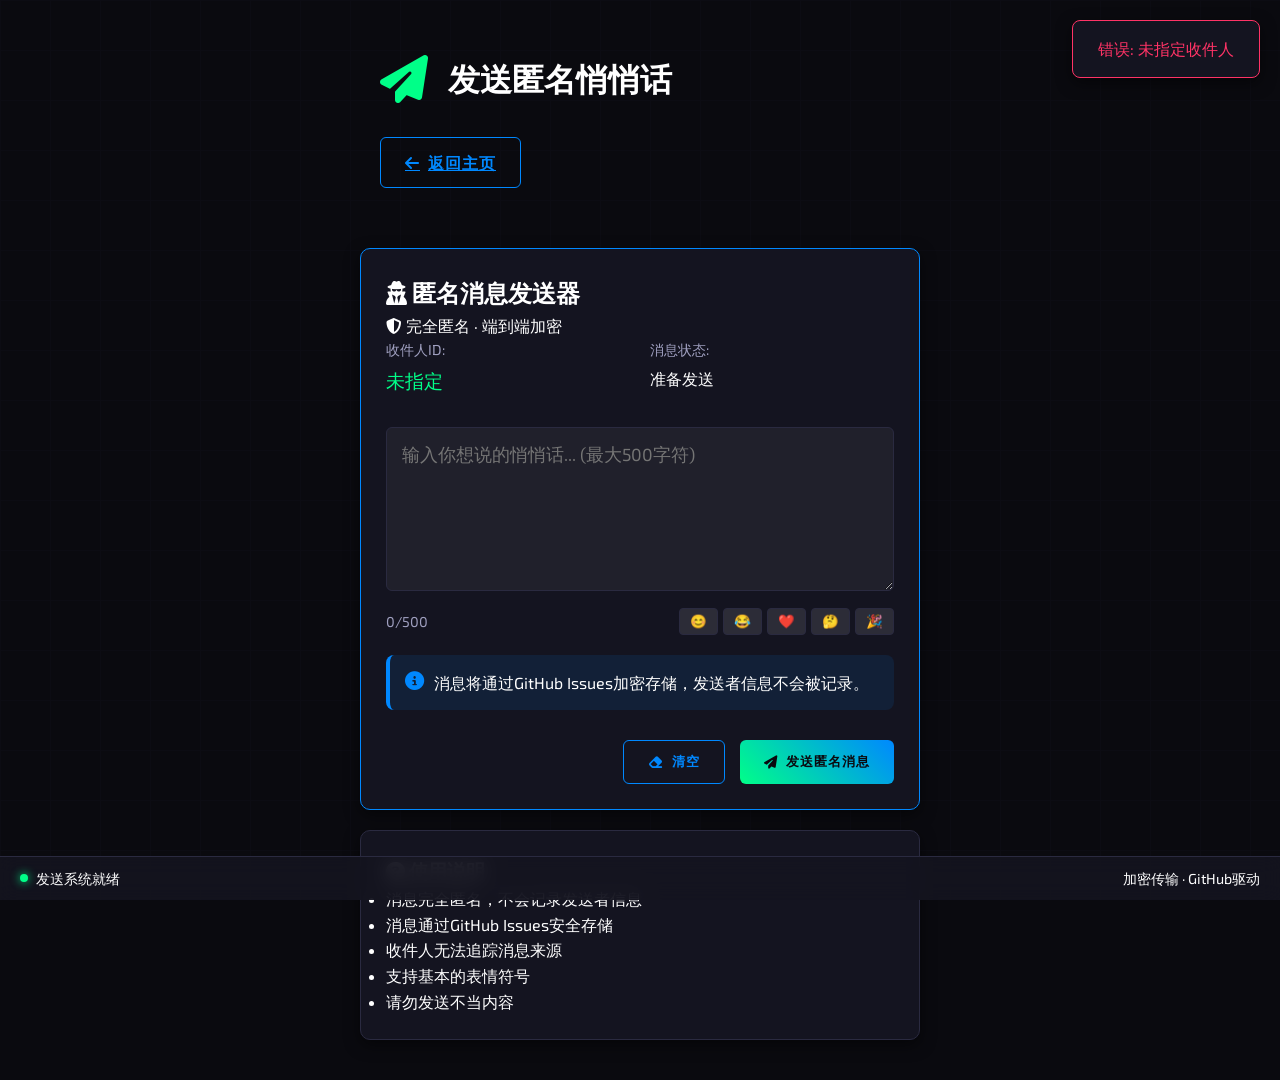
==== whisper.html @ 2fcbde80 "初始化" ====
<!DOCTYPE html>
<html lang="zh-CN" data-theme="dark">
<head>
    <meta charset="UTF-8">
    <meta name="viewport" content="width=device-width, initial-scale=1.0">
    <title>发送悄悄话 | CyberWhisper</title>
    <link rel="stylesheet" href="https://cdnjs.cloudflare.com/ajax/libs/font-awesome/6.4.0/css/all.min.css">
    <link href="https://fonts.googleapis.com/css2?family=Orbitron:wght@400;700&family=Exo+2:wght@300;400;600&display=swap" rel="stylesheet">
    <link rel="stylesheet" href="style.css">
    <link rel="icon" type="image/svg+xml" href="icons/icon.svg">
</head>
<body>
    <div class="cyber-grid"></div>
    
    <div class="container send-container">
        <header class="cyber-header">
            <div class="logo">
                <div class="logo-icon">
                    <i class="fas fa-paper-plane"></i>
                </div>
                <h1>发送匿名悄悄话</h1>
            </div>
            <a href="index.html" class="cyber-btn secondary">
                <i class="fas fa-arrow-left"></i> 返回主页
            </a>
        </header>

        <main class="main-content">
            <div class="send-card cyber-card">
                <div class="card-header">
                    <h2><i class="fas fa-user-secret"></i> 匿名消息发送器</h2>
                    <div class="security-badge">
                        <i class="fas fa-shield-alt"></i>
                        <span>完全匿名 · 端到端加密</span>
                    </div>
                </div>

                <div class="card-body">
                    <div class="recipient-info">
                        <div class="info-item">
                            <span class="label">收件人ID:</span>
                            <span id="targetUserId" class="cyber-text"></span>
                        </div>
                        <div class="info-item">
                            <span class="label">消息状态:</span>
                            <span id="sendStatus" class="status-text">准备发送</span>
                        </div>
                    </div>

                    <div class="message-editor">
                        <textarea 
                            id="messageInput" 
                            class="cyber-textarea"
                            placeholder="输入你想说的悄悄话... (最大500字符)"
                            maxlength="500"
                            rows="6"></textarea>
                        
                        <div class="editor-footer">
                            <div class="char-counter">
                                <span id="charCount">0</span>/500
                            </div>
                            <div class="editor-tools">
                                <button class="tool-btn" onclick="insertEmoji('😊')">😊</button>
                                <button class="tool-btn" onclick="insertEmoji('😂')">😂</button>
                                <button class="tool-btn" onclick="insertEmoji('❤️')">❤️</button>
                                <button class="tool-btn" onclick="insertEmoji('🤔')">🤔</button>
                                <button class="tool-btn" onclick="insertEmoji('🎉')">🎉</button>
                            </div>
                        </div>
                    </div>

                    <div class="privacy-notice">
                        <i class="fas fa-info-circle"></i>
                        <p>消息将通过GitHub Issues加密存储，发送者信息不会被记录。</p>
                    </div>

                    <div class="action-buttons">
                        <button class="cyber-btn secondary" onclick="clearMessage()">
                            <i class="fas fa-eraser"></i> 清空
                        </button>
                        <button class="cyber-btn primary" onclick="sendMessage()" id="sendBtn">
                            <i class="fas fa-paper-plane"></i> 发送匿名消息
                        </button>
                    </div>
                </div>
            </div>

            <div class="instructions cyber-card">
                <h3><i class="fas fa-question-circle"></i> 使用说明</h3>
                <ul>
                    <li>消息完全匿名，不会记录发送者信息</li>
                    <li>消息通过GitHub Issues安全存储</li>
                    <li>收件人无法追踪消息来源</li>
                    <li>支持基本的表情符号</li>
                    <li>请勿发送不当内容</li>
                </ul>
            </div>
        </main>

        <div class="status-bar">
            <div class="status-item">
                <span class="status-dot online"></span>
                <span>发送系统就绪</span>
            </div>
            <div class="status-item">
                <span>加密传输 · GitHub驱动</span>
            </div>
        </div>
    </div>

    <div id="notification" class="notification"></div>

    <script src="config.js"></script>
    <script src="send.js"></script>
    <script>
        // 获取URL参数
        const urlParams = new URLSearchParams(window.location.search);
        const userId = urlParams.get('to');
        
        document.addEventListener('DOMContentLoaded', function() {
            if (userId) {
                document.getElementById('targetUserId').textContent = userId;
                document.title = `发送消息给 ${userId} | CyberWhisper`;
            } else {
                document.getElementById('targetUserId').textContent = '未指定';
                showNotification('错误: 未指定收件人', 'error');
            }
            
            // 实时字符计数
            const textarea = document.getElementById('messageInput');
            const charCount = document.getElementById('charCount');
            
            textarea.addEventListener('input', function() {
                charCount.textContent = this.value.length;
            });
        });
    </script>
</body>
</html>
---- style.css ----
/* 基础重置与变量 */
:root {
    --primary-color: #00ff88;
    --secondary-color: #0088ff;
    --accent-color: #ff0088;
    --bg-dark: #0a0a0f;
    --bg-card: #141420;
    --text-primary: #ffffff;
    --text-secondary: #a0a0c0;
    --border-color: #2a2a40;
    --success-color: #00ff88;
    --warning-color: #ffaa00;
    --error-color: #ff3366;
    --cyber-glow: 0 0 15px var(--primary-color);
    --font-main: 'Exo 2', sans-serif;
    --font-title: 'Orbitron', monospace;
}

* {
    margin: 0;
    padding: 0;
    box-sizing: border-box;
}

body {
    background-color: var(--bg-dark);
    color: var(--text-primary);
    font-family: var(--font-main);
    line-height: 1.6;
    min-height: 100vh;
    overflow-x: hidden;
}

/* 网格背景 */
.cyber-grid {
    position: fixed;
    top: 0;
    left: 0;
    width: 100%;
    height: 100%;
    background-image: 
        linear-gradient(var(--border-color) 1px, transparent 1px),
        linear-gradient(90deg, var(--border-color) 1px, transparent 1px);
    background-size: 50px 50px;
    opacity: 0.1;
    pointer-events: none;
    z-index: -1;
}

/* 容器 */
.container {
    max-width: 1200px;
    margin: 0 auto;
    padding: 20px;
}

/* 头部样式 */
.cyber-header {
    margin-bottom: 40px;
    padding: 20px;
    position: relative;
}

.logo {
    display: flex;
    align-items: center;
    gap: 20px;
    margin-bottom: 20px;
}

.logo-icon {
    font-size: 3em;
    color: var(--primary-color);
    animation: pulse 2s infinite;
}

.cyber-title {
    font-family: var(--font-title);
    font-size: 2.5em;
    background: linear-gradient(45deg, var(--primary-color), var(--secondary-color));
    -webkit-background-clip: text;
    -webkit-text-fill-color: transparent;
    position: relative;
    text-transform: uppercase;
    letter-spacing: 2px;
}

.cyber-title::after {
    content: attr(data-text);
    position: absolute;
    left: 0;
    top: 0;
    z-index: -1;
    text-shadow: 0 0 20px var(--primary-color);
    opacity: 0.3;
}

.subtitle {
    color: var(--text-secondary);
    font-size: 1.2em;
    margin-bottom: 30px;
}

/* 卡片样式 */
.cyber-card {
    background: var(--bg-card);
    border: 1px solid var(--border-color);
    border-radius: 10px;
    padding: 25px;
    margin-bottom: 20px;
    position: relative;
    overflow: hidden;
    transition: all 0.3s ease;
    box-shadow: 0 5px 15px rgba(0, 0, 0, 0.5);
}

.cyber-card::before {
    content: '';
    position: absolute;
    top: 0;
    left: -100%;
    width: 100%;
    height: 2px;
    background: linear-gradient(90deg, transparent, var(--primary-color), transparent);
    animation: scanline 3s linear infinite;
}

.cyber-card:hover {
    border-color: var(--primary-color);
    box-shadow: var(--cyber-glow);
    transform: translateY(-2px);
}

/* 按钮样式 */
.cyber-btn {
    background: transparent;
    border: 1px solid var(--border-color);
    color: var(--text-primary);
    padding: 12px 24px;
    border-radius: 6px;
    font-family: var(--font-main);
    font-weight: 600;
    cursor: pointer;
    transition: all 0.3s ease;
    display: inline-flex;
    align-items: center;
    gap: 8px;
    text-transform: uppercase;
    letter-spacing: 1px;
}

.cyber-btn:hover {
    border-color: var(--primary-color);
    box-shadow: var(--cyber-glow);
    transform: translateY(-1px);
}

.cyber-btn.primary {
    background: linear-gradient(45deg, var(--primary-color), var(--secondary-color));
    border: none;
    color: var(--bg-dark);
}

.cyber-btn.secondary {
    background: transparent;
    border: 1px solid var(--secondary-color);
    color: var(--secondary-color);
}

.cyber-btn.danger {
    background: transparent;
    border: 1px solid var(--error-color);
    color: var(--error-color);
}

.cyber-btn.small {
    padding: 6px 12px;
    font-size: 0.9em;
}

/* 输入框样式 */
.cyber-input {
    background: rgba(255, 255, 255, 0.05);
    border: 1px solid var(--border-color);
    border-radius: 6px;
    color: var(--text-primary);
    padding: 12px;
    font-family: var(--font-main);
    font-size: 1em;
    width: 100%;
    transition: all 0.3s ease;
}

.cyber-input:focus {
    outline: none;
    border-color: var(--primary-color);
    box-shadow: 0 0 10px rgba(0, 255, 136, 0.3);
}

.cyber-input.large {
    font-size: 1.2em;
    padding: 15px;
}

.cyber-textarea {
    background: rgba(255, 255, 255, 0.05);
    border: 1px solid var(--border-color);
    border-radius: 6px;
    color: var(--text-primary);
    padding: 15px;
    font-family: var(--font-main);
    font-size: 1.1em;
    width: 100%;
    resize: vertical;
    min-height: 150px;
    transition: all 0.3s ease;
}

.cyber-textarea:focus {
    outline: none;
    border-color: var(--primary-color);
    box-shadow: 0 0 15px rgba(0, 255, 136, 0.3);
}

/* 消息列表 */
.messages-list {
    display: flex;
    flex-direction: column;
    gap: 15px;
}

.message-item {
    background: rgba(255, 255, 255, 0.05);
    border: 1px solid var(--border-color);
    border-radius: 8px;
    padding: 20px;
    transition: all 0.3s ease;
    cursor: pointer;
    position: relative;
}

.message-item:hover {
    background: rgba(0, 255, 136, 0.05);
    border-color: var(--primary-color);
    transform: translateX(5px);
}

.message-item.new {
    animation: highlight 1s ease;
}

.message-header {
    display: flex;
    justify-content: space-between;
    margin-bottom: 10px;
    font-size: 0.9em;
    color: var(--text-secondary);
}

.message-time {
    font-family: var(--font-title);
    color: var(--primary-color);
}

.message-id {
    font-family: 'Courier New', monospace;
    background: rgba(255, 255, 255, 0.1);
    padding: 2px 6px;
    border-radius: 3px;
    font-size: 0.8em;
}

.message-content {
    font-size: 1.1em;
    line-height: 1.6;
    color: var(--text-primary);
}

/* 统计网格 */
.stats-grid {
    display: grid;
    grid-template-columns: repeat(auto-fit, minmax(200px, 1fr));
    gap: 20px;
}

.stat-item {
    display: flex;
    align-items: center;
    gap: 15px;
    padding: 15px;
    background: rgba(255, 255, 255, 0.05);
    border-radius: 8px;
    transition: all 0.3s ease;
}

.stat-item:hover {
    background: rgba(255, 255, 255, 0.1);
    transform: translateY(-2px);
}

.stat-icon {
    font-size: 2em;
    color: var(--primary-color);
}

.stat-value {
    font-size: 1.8em;
    font-family: var(--font-title);
    color: var(--primary-color);
}

.stat-label {
    color: var(--text-secondary);
    font-size: 0.9em;
}

/* 模态框 */
.modal {
    display: none;
    position: fixed;
    top: 0;
    left: 0;
    width: 100%;
    height: 100%;
    background: rgba(0, 0, 0, 0.8);
    backdrop-filter: blur(5px);
    z-index: 1000;
    align-items: center;
    justify-content: center;
}

.modal.active {
    display: flex;
    animation: fadeIn 0.3s ease;
}

.modal-content {
    background: var(--bg-card);
    width: 90%;
    max-width: 500px;
    max-height: 90vh;
    overflow-y: auto;
    position: relative;
}

.modal-header {
    display: flex;
    justify-content: space-between;
    align-items: center;
    margin-bottom: 20px;
    padding-bottom: 15px;
    border-bottom: 1px solid var(--border-color);
}

.close-btn {
    background: none;
    border: none;
    color: var(--text-secondary);
    font-size: 1.5em;
    cursor: pointer;
    transition: color 0.3s ease;
}

.close-btn:hover {
    color: var(--error-color);
}

/* 状态栏 */
.status-bar {
    position: fixed;
    bottom: 0;
    left: 0;
    width: 100%;
    background: rgba(20, 20, 32, 0.9);
    backdrop-filter: blur(10px);
    border-top: 1px solid var(--border-color);
    padding: 10px 20px;
    display: flex;
    justify-content: space-between;
    font-size: 0.9em;
}

.status-item {
    display: flex;
    align-items: center;
    gap: 8px;
}

.status-dot {
    width: 8px;
    height: 8px;
    border-radius: 50%;
    display: inline-block;
}

.status-dot.online {
    background: var(--success-color);
    box-shadow: 0 0 10px var(--success-color);
}

.status-dot.offline {
    background: var(--error-color);
    box-shadow: 0 0 10px var(--error-color);
}

/* 通知 */
.notification {
    position: fixed;
    top: 20px;
    right: 20px;
    padding: 15px 25px;
    border-radius: 8px;
    background: var(--bg-card);
    border: 1px solid var(--border-color);
    box-shadow: 0 5px 15px rgba(0, 0, 0, 0.5);
    transform: translateX(150%);
    transition: transform 0.3s ease;
    z-index: 1001;
}

.notification.show {
    transform: translateX(0);
}

.notification.success {
    border-color: var(--success-color);
    color: var(--success-color);
}

.notification.error {
    border-color: var(--error-color);
    color: var(--error-color);
}

.notification.info {
    border-color: var(--secondary-color);
    color: var(--secondary-color);
}

/* 动画 */
@keyframes pulse {
    0%, 100% {
        opacity: 1;
        text-shadow: 0 0 10px var(--primary-color);
    }
    50% {
        opacity: 0.7;
        text-shadow: 0 0 20px var(--primary-color);
    }
}

@keyframes scanline {
    0% {
        left: -100%;
    }
    100% {
        left: 100%;
    }
}

@keyframes highlight {
    0% {
        background: rgba(0, 255, 136, 0.3);
        border-color: var(--primary-color);
    }
    100% {
        background: rgba(255, 255, 255, 0.05);
        border-color: var(--border-color);
    }
}

@keyframes fadeIn {
    from {
        opacity: 0;
        transform: translateY(-20px);
    }
    to {
        opacity: 1;
        transform: translateY(0);
    }
}

/* 响应式设计 */
@media (max-width: 768px) {
    .container {
        padding: 10px;
    }
    
    .cyber-title {
        font-size: 1.8em;
    }
    
    .stats-grid {
        grid-template-columns: 1fr;
    }
    
    .status-bar {
        flex-direction: column;
        gap: 5px;
        text-align: center;
    }
}

/* 发送页面特定样式 */
.send-container {
    max-width: 600px;
}

.send-card {
    border: 1px solid var(--secondary-color);
}

.recipient-info {
    display: grid;
    grid-template-columns: 1fr 1fr;
    gap: 20px;
    margin-bottom: 30px;
}

.info-item {
    display: flex;
    flex-direction: column;
    gap: 5px;
}

.label {
    color: var(--text-secondary);
    font-size: 0.9em;
}

.cyber-text {
    font-family: var(--font-title);
    color: var(--primary-color);
    font-size: 1.2em;
}

.editor-footer {
    display: flex;
    justify-content: space-between;
    align-items: center;
    margin-top: 10px;
}

.char-counter {
    color: var(--text-secondary);
    font-size: 0.9em;
}

.editor-tools {
    display: flex;
    gap: 5px;
}

.tool-btn {
    background: rgba(255, 255, 255, 0.1);
    border: 1px solid var(--border-color);
    color: var(--text-primary);
    padding: 5px 10px;
    border-radius: 4px;
    cursor: pointer;
    transition: all 0.3s ease;
}

.tool-btn:hover {
    background: var(--primary-color);
    color: var(--bg-dark);
}

.privacy-notice {
    display: flex;
    align-items: flex-start;
    gap: 10px;
    margin: 20px 0;
    padding: 15px;
    background: rgba(0, 136, 255, 0.1);
    border-radius: 8px;
    border-left: 4px solid var(--secondary-color);
}

.privacy-notice i {
    color: var(--secondary-color);
    font-size: 1.2em;
    margin-top: 2px;
}

.action-buttons {
    display: flex;
    gap: 15px;
    justify-content: flex-end;
    margin-top: 30px;
}

/* 空状态 */
.empty-state {
    text-align: center;
    padding: 60px 20px;
    color: var(--text-secondary);
}

.empty-icon {
    font-size: 4em;
    color: var(--border-color);
    margin-bottom: 20px;
    opacity: 0.5;
}

/* 二维码容器 */
.qr-container {
    text-align: center;
    margin: 20px 0;
}

#qrcode {
    display: inline-block;
    padding: 10px;
    background: white;
    border-radius: 8px;
    margin-bottom: 10px;
}

/* 社交媒体按钮 */
.social-share {
    display: flex;
    gap: 10px;
    margin-top: 20px;
}

.social-btn {
    flex: 1;
    padding: 12px;
    border: none;
    border-radius: 6px;
    color: white;
    font-weight: 600;
    cursor: pointer;
    display: flex;
    align-items: center;
    justify-content: center;
    gap: 8px;
    transition: all 0.3s ease;
}

.social-btn.twitter {
    background: #1DA1F2;
}

.social-btn.telegram {
    background: #0088cc;
}

.social-btn.whatsapp {
    background: #25D366;
}

.social-btn:hover {
    transform: translateY(-2px);
    box-shadow: 0 5px 15px rgba(0, 0, 0, 0.3);
}
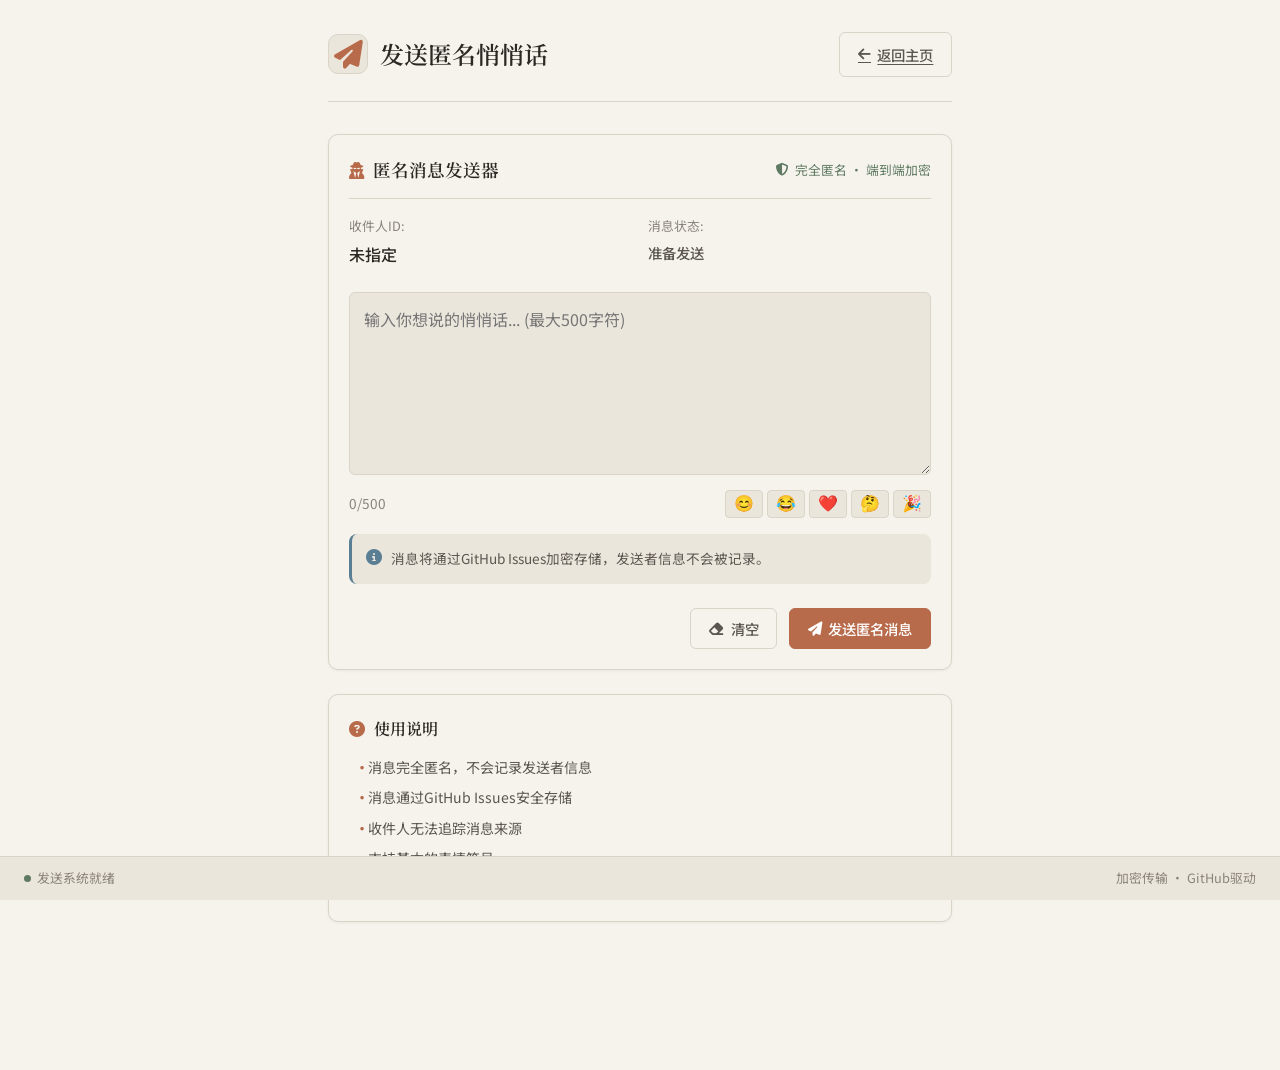
==== commit cd147689: "更新主题" ====
--- a/whisper.html
+++ b/whisper.html
@@ -1,17 +1,15 @@
 <!DOCTYPE html>
-<html lang="zh-CN" data-theme="dark">
+<html lang="zh-CN">
 <head>
     <meta charset="UTF-8">
     <meta name="viewport" content="width=device-width, initial-scale=1.0">
     <title>发送悄悄话 | CyberWhisper</title>
     <link rel="stylesheet" href="https://cdnjs.cloudflare.com/ajax/libs/font-awesome/6.4.0/css/all.min.css">
-    <link href="https://fonts.googleapis.com/css2?family=Orbitron:wght@400;700&family=Exo+2:wght@300;400;600&display=swap" rel="stylesheet">
+    <link href="https://fonts.googleapis.com/css2?family=Noto+Serif+SC:wght@500;600;700&family=Noto+Sans+SC:wght@400;500;600&display=swap" rel="stylesheet">
     <link rel="stylesheet" href="style.css">
     <link rel="icon" type="image/svg+xml" href="icons/icon.svg">
 </head>
 <body>
-    <div class="cyber-grid"></div>
-    
     <div class="container send-container">
         <header class="cyber-header">
             <div class="logo">
--- a/style.css
+++ b/style.css
@@ -1,317 +1,529 @@
-/* 基础重置与变量 */
+/* CyberWhisper — 自然纸感风格 */
+@import url('https://fonts.googleapis.com/css2?family=Noto+Serif+SC:wght@500;600;700&family=Noto+Sans+SC:wght@400;500;600&display=swap');
+
 :root {
-    --primary-color: #00ff88;
-    --secondary-color: #0088ff;
-    --accent-color: #ff0088;
-    --bg-dark: #0a0a0f;
-    --bg-card: #141420;
-    --text-primary: #ffffff;
-    --text-secondary: #a0a0c0;
-    --border-color: #2a2a40;
-    --success-color: #00ff88;
-    --warning-color: #ffaa00;
-    --error-color: #ff3366;
-    --cyber-glow: 0 0 15px var(--primary-color);
-    --font-main: 'Exo 2', sans-serif;
-    --font-title: 'Orbitron', monospace;
-}
-
-* {
+    --paper: #f6f3ed;
+    --paper-deep: #ebe6dc;
+    --ink: #2c2925;
+    --ink-soft: #5c5650;
+    --ink-muted: #8a837a;
+    --clay: #b86b4b;
+    --moss: #5f7a62;
+    --water: #5a7f94;
+    --error: #c0392b;
+    --line: #d9d3c8;
+    --max: 42rem;
+    --wide: 52rem;
+}
+
+*,
+*::before,
+*::after {
     margin: 0;
     padding: 0;
     box-sizing: border-box;
 }
 
+html {
+    scroll-behavior: smooth;
+}
+
 body {
-    background-color: var(--bg-dark);
-    color: var(--text-primary);
-    font-family: var(--font-main);
+    font-family: 'Noto Sans SC', 'PingFang SC', 'Microsoft YaHei', sans-serif;
+    font-size: 1rem;
+    line-height: 1.75;
+    color: var(--ink);
+    background: var(--paper);
+    min-height: 100vh;
+}
+
+a {
+    color: var(--clay);
+    text-decoration-thickness: 1px;
+    text-underline-offset: 3px;
+}
+
+a:hover {
+    color: var(--ink);
+}
+
+img {
+    max-width: 100%;
+    height: auto;
+    display: block;
+}
+
+/* 容器 */
+.container {
+    max-width: var(--wide);
+    margin: 0 auto;
+    padding: 0 1.5rem;
+    min-height: 100vh;
+    display: flex;
+    flex-direction: column;
+}
+
+/* 头部 */
+.cyber-header {
+    padding: 2rem 0 1.5rem;
+    display: flex;
+    align-items: center;
+    justify-content: space-between;
+    flex-wrap: wrap;
+    gap: 1rem;
+    border-bottom: 1px solid var(--line);
+    margin-bottom: 2rem;
+}
+
+.logo {
+    display: flex;
+    align-items: center;
+    gap: 0.75rem;
+}
+
+.logo h1 {
+    font-family: 'Noto Serif SC', 'Songti SC', serif;
+    font-size: clamp(1.2rem, 3vw, 1.5rem);
+    font-weight: 600;
+    color: var(--ink);
+}
+
+.logo-icon {
+    font-size: 1.8rem;
+    color: var(--clay);
+    width: 2.5rem;
+    height: 2.5rem;
+    display: flex;
+    align-items: center;
+    justify-content: center;
+    background: var(--paper-deep);
+    border-radius: 10px;
+    border: 1px solid var(--line);
+}
+
+.cyber-title {
+    font-family: 'Noto Serif SC', 'Songti SC', serif;
+    font-size: clamp(1.5rem, 4vw, 2rem);
+    font-weight: 700;
+    color: var(--ink);
+    letter-spacing: 0.04em;
+}
+
+.subtitle {
+    font-size: 0.95rem;
+    color: var(--ink-muted);
+    width: 100%;
+    margin-top: 0.25rem;
+}
+
+/* 用户信息卡片（头部右侧） */
+.user-info {
+    width: 100%;
+}
+
+#userCard {
+    margin-bottom: 0;
+}
+
+#userCard .card-content {
+    display: flex;
+    align-items: center;
+    gap: 1rem;
+    flex-wrap: wrap;
+}
+
+.status-indicator {
+    display: flex;
+    align-items: center;
+    gap: 0.4rem;
+    font-size: 0.85rem;
+    color: var(--moss);
+}
+
+.pulse {
+    width: 8px;
+    height: 8px;
+    border-radius: 50%;
+    background: var(--moss);
+    display: inline-block;
+}
+
+.user-id {
+    display: flex;
+    align-items: center;
+    gap: 0.5rem;
+    font-size: 0.85rem;
+    color: var(--ink-soft);
+    flex: 1;
+    min-width: 0;
+}
+
+.user-id .label {
+    color: var(--ink-muted);
+    white-space: nowrap;
+}
+
+#userId {
+    font-family: 'Noto Sans SC', monospace;
+    font-weight: 500;
+    color: var(--ink);
+    overflow: hidden;
+    text-overflow: ellipsis;
+    white-space: nowrap;
+}
+
+.cyber-text {
+    font-weight: 500;
+    color: var(--ink);
+}
+
+.share-section {
+    display: flex;
+    gap: 0.5rem;
+    margin-left: auto;
+}
+
+/* 卡片 */
+.cyber-card {
+    background: var(--paper);
+    border: 1px solid var(--line);
+    border-radius: 10px;
+    padding: 1.25rem;
+    margin-bottom: 1.25rem;
+    box-shadow: 0 1px 3px rgba(44, 41, 37, 0.06);
+    transition: box-shadow 0.2s ease;
+}
+
+.cyber-card:hover {
+    box-shadow: 0 2px 8px rgba(44, 41, 37, 0.1);
+}
+
+/* 按钮 */
+.cyber-btn {
+    display: inline-flex;
+    align-items: center;
+    gap: 0.4rem;
+    padding: 0.55rem 1.1rem;
+    border-radius: 6px;
+    font-family: 'Noto Sans SC', sans-serif;
+    font-weight: 500;
+    font-size: 0.9rem;
+    cursor: pointer;
+    transition: all 0.2s ease;
+    border: 1px solid var(--line);
+    background: var(--paper);
+    color: var(--ink-soft);
+    text-transform: none;
+    letter-spacing: normal;
+}
+
+.cyber-btn:hover {
+    border-color: var(--clay);
+    color: var(--clay);
+    background: var(--paper-deep);
+}
+
+.cyber-btn.primary {
+    background: var(--clay);
+    border-color: var(--clay);
+    color: #fff;
+}
+
+.cyber-btn.primary:hover {
+    background: #a85e3f;
+    border-color: #a85e3f;
+    color: #fff;
+}
+
+.cyber-btn.secondary {
+    background: transparent;
+    border-color: var(--line);
+    color: var(--ink-soft);
+}
+
+.cyber-btn.secondary:hover {
+    border-color: var(--water);
+    color: var(--water);
+    background: transparent;
+}
+
+.cyber-btn.danger {
+    background: transparent;
+    border-color: var(--line);
+    color: var(--ink-soft);
+}
+
+.cyber-btn.danger:hover {
+    border-color: var(--error);
+    color: var(--error);
+    background: transparent;
+}
+
+.cyber-btn.small {
+    padding: 0.35rem 0.7rem;
+    font-size: 0.8rem;
+}
+
+.cyber-btn:disabled {
+    opacity: 0.5;
+    cursor: not-allowed;
+}
+
+/* 输入框 */
+.cyber-input {
+    background: var(--paper-deep);
+    border: 1px solid var(--line);
+    border-radius: 6px;
+    color: var(--ink);
+    padding: 0.65rem 0.85rem;
+    font-family: 'Noto Sans SC', sans-serif;
+    font-size: 0.95rem;
+    width: 100%;
+    transition: border-color 0.2s ease;
+}
+
+.cyber-input:focus {
+    outline: none;
+    border-color: var(--clay);
+    background: var(--paper);
+}
+
+.cyber-input.large {
+    font-size: 1rem;
+    padding: 0.8rem 1rem;
+}
+
+.cyber-textarea {
+    background: var(--paper-deep);
+    border: 1px solid var(--line);
+    border-radius: 6px;
+    color: var(--ink);
+    padding: 0.85rem;
+    font-family: 'Noto Sans SC', sans-serif;
+    font-size: 1rem;
+    width: 100%;
+    resize: vertical;
+    min-height: 130px;
+    transition: border-color 0.2s ease;
     line-height: 1.6;
-    min-height: 100vh;
-    overflow-x: hidden;
-}
-
-/* 网格背景 */
-.cyber-grid {
+}
+
+.cyber-textarea:focus {
+    outline: none;
+    border-color: var(--clay);
+    background: var(--paper);
+}
+
+.cyber-label {
+    display: flex;
+    align-items: center;
+    gap: 0.4rem;
+    font-size: 0.9rem;
+    font-weight: 500;
+    color: var(--ink-soft);
+    margin-bottom: 0.4rem;
+}
+
+.help-text {
+    font-size: 0.8rem;
+    color: var(--ink-muted);
+    margin-top: 0.35rem;
+}
+
+.help-text a {
+    color: var(--clay);
+}
+
+/* 主内容区 */
+.main-content {
+    flex: 1;
+    padding-bottom: 8rem;
+}
+
+/* 统计网格 */
+.section-header {
+    display: flex;
+    justify-content: space-between;
+    align-items: center;
+    flex-wrap: wrap;
+    gap: 0.75rem;
+    margin-bottom: 1.25rem;
+}
+
+.section-header h2 {
+    font-family: 'Noto Serif SC', serif;
+    font-size: 1.15rem;
+    font-weight: 600;
+    color: var(--ink);
+}
+
+.section-header h2 i {
+    color: var(--clay);
+    margin-right: 0.3rem;
+}
+
+.controls {
+    display: flex;
+    gap: 0.5rem;
+}
+
+.stats-grid {
+    display: grid;
+    grid-template-columns: repeat(auto-fit, minmax(160px, 1fr));
+    gap: 1rem;
+}
+
+.stat-item {
+    display: flex;
+    align-items: center;
+    gap: 0.85rem;
+    padding: 1rem;
+    background: var(--paper-deep);
+    border-radius: 8px;
+    transition: background 0.2s ease;
+}
+
+.stat-item:hover {
+    background: #e6e0d4;
+}
+
+.stat-icon {
+    font-size: 1.5rem;
+    color: var(--clay);
+    width: 2.2rem;
+    text-align: center;
+}
+
+.stat-info {
+    min-width: 0;
+}
+
+.stat-value {
+    font-size: 1.5rem;
+    font-weight: 600;
+    color: var(--ink);
+    line-height: 1.2;
+}
+
+.stat-label {
+    font-size: 0.8rem;
+    color: var(--ink-muted);
+}
+
+/* 消息列表 */
+.messages-list {
+    display: flex;
+    flex-direction: column;
+    gap: 0.75rem;
+}
+
+.message-item {
+    background: var(--paper);
+    border: 1px solid var(--line);
+    border-radius: 8px;
+    padding: 1rem 1.25rem;
+    transition: all 0.2s ease;
+    cursor: pointer;
+}
+
+.message-item:hover {
+    background: var(--paper-deep);
+    border-color: var(--clay);
+}
+
+.message-item.new {
+    animation: highlight 1.5s ease;
+}
+
+.message-header {
+    display: flex;
+    justify-content: space-between;
+    align-items: center;
+    margin-bottom: 0.5rem;
+}
+
+.message-time {
+    font-size: 0.8rem;
+    color: var(--ink-muted);
+}
+
+.message-id {
+    font-size: 0.75rem;
+    color: var(--ink-muted);
+    background: var(--paper-deep);
+    padding: 0.15rem 0.5rem;
+    border-radius: 3px;
+}
+
+.message-content {
+    font-size: 1rem;
+    line-height: 1.6;
+    color: var(--ink);
+    word-break: break-word;
+}
+
+/* 空状态 */
+.empty-state {
+    text-align: center;
+    padding: 3rem 1.5rem;
+}
+
+.empty-icon {
+    font-size: 3rem;
+    color: var(--line);
+    margin-bottom: 1rem;
+}
+
+.empty-state h3 {
+    font-family: 'Noto Serif SC', serif;
+    font-size: 1.1rem;
+    color: var(--ink-muted);
+    margin-bottom: 0.5rem;
+}
+
+.empty-state p {
+    color: var(--ink-muted);
+    font-size: 0.9rem;
+}
+
+/* 状态栏（页脚） */
+.status-bar {
     position: fixed;
-    top: 0;
+    bottom: 0;
     left: 0;
     width: 100%;
-    height: 100%;
-    background-image: 
-        linear-gradient(var(--border-color) 1px, transparent 1px),
-        linear-gradient(90deg, var(--border-color) 1px, transparent 1px);
-    background-size: 50px 50px;
-    opacity: 0.1;
-    pointer-events: none;
-    z-index: -1;
-}
-
-/* 容器 */
-.container {
-    max-width: 1200px;
-    margin: 0 auto;
-    padding: 20px;
-}
-
-/* 头部样式 */
-.cyber-header {
-    margin-bottom: 40px;
-    padding: 20px;
-    position: relative;
-}
-
-.logo {
-    display: flex;
-    align-items: center;
-    gap: 20px;
-    margin-bottom: 20px;
-}
-
-.logo-icon {
-    font-size: 3em;
-    color: var(--primary-color);
-    animation: pulse 2s infinite;
-}
-
-.cyber-title {
-    font-family: var(--font-title);
-    font-size: 2.5em;
-    background: linear-gradient(45deg, var(--primary-color), var(--secondary-color));
-    -webkit-background-clip: text;
-    -webkit-text-fill-color: transparent;
-    position: relative;
-    text-transform: uppercase;
-    letter-spacing: 2px;
-}
-
-.cyber-title::after {
-    content: attr(data-text);
-    position: absolute;
-    left: 0;
-    top: 0;
-    z-index: -1;
-    text-shadow: 0 0 20px var(--primary-color);
-    opacity: 0.3;
-}
-
-.subtitle {
-    color: var(--text-secondary);
-    font-size: 1.2em;
-    margin-bottom: 30px;
-}
-
-/* 卡片样式 */
-.cyber-card {
-    background: var(--bg-card);
-    border: 1px solid var(--border-color);
-    border-radius: 10px;
-    padding: 25px;
-    margin-bottom: 20px;
-    position: relative;
-    overflow: hidden;
-    transition: all 0.3s ease;
-    box-shadow: 0 5px 15px rgba(0, 0, 0, 0.5);
-}
-
-.cyber-card::before {
-    content: '';
-    position: absolute;
-    top: 0;
-    left: -100%;
-    width: 100%;
-    height: 2px;
-    background: linear-gradient(90deg, transparent, var(--primary-color), transparent);
-    animation: scanline 3s linear infinite;
-}
-
-.cyber-card:hover {
-    border-color: var(--primary-color);
-    box-shadow: var(--cyber-glow);
-    transform: translateY(-2px);
-}
-
-/* 按钮样式 */
-.cyber-btn {
-    background: transparent;
-    border: 1px solid var(--border-color);
-    color: var(--text-primary);
-    padding: 12px 24px;
-    border-radius: 6px;
-    font-family: var(--font-main);
-    font-weight: 600;
-    cursor: pointer;
-    transition: all 0.3s ease;
-    display: inline-flex;
-    align-items: center;
-    gap: 8px;
-    text-transform: uppercase;
-    letter-spacing: 1px;
-}
-
-.cyber-btn:hover {
-    border-color: var(--primary-color);
-    box-shadow: var(--cyber-glow);
-    transform: translateY(-1px);
-}
-
-.cyber-btn.primary {
-    background: linear-gradient(45deg, var(--primary-color), var(--secondary-color));
-    border: none;
-    color: var(--bg-dark);
-}
-
-.cyber-btn.secondary {
-    background: transparent;
-    border: 1px solid var(--secondary-color);
-    color: var(--secondary-color);
-}
-
-.cyber-btn.danger {
-    background: transparent;
-    border: 1px solid var(--error-color);
-    color: var(--error-color);
-}
-
-.cyber-btn.small {
-    padding: 6px 12px;
-    font-size: 0.9em;
-}
-
-/* 输入框样式 */
-.cyber-input {
-    background: rgba(255, 255, 255, 0.05);
-    border: 1px solid var(--border-color);
-    border-radius: 6px;
-    color: var(--text-primary);
-    padding: 12px;
-    font-family: var(--font-main);
-    font-size: 1em;
-    width: 100%;
-    transition: all 0.3s ease;
-}
-
-.cyber-input:focus {
-    outline: none;
-    border-color: var(--primary-color);
-    box-shadow: 0 0 10px rgba(0, 255, 136, 0.3);
-}
-
-.cyber-input.large {
-    font-size: 1.2em;
-    padding: 15px;
-}
-
-.cyber-textarea {
-    background: rgba(255, 255, 255, 0.05);
-    border: 1px solid var(--border-color);
-    border-radius: 6px;
-    color: var(--text-primary);
-    padding: 15px;
-    font-family: var(--font-main);
-    font-size: 1.1em;
-    width: 100%;
-    resize: vertical;
-    min-height: 150px;
-    transition: all 0.3s ease;
-}
-
-.cyber-textarea:focus {
-    outline: none;
-    border-color: var(--primary-color);
-    box-shadow: 0 0 15px rgba(0, 255, 136, 0.3);
-}
-
-/* 消息列表 */
-.messages-list {
-    display: flex;
-    flex-direction: column;
-    gap: 15px;
-}
-
-.message-item {
-    background: rgba(255, 255, 255, 0.05);
-    border: 1px solid var(--border-color);
-    border-radius: 8px;
-    padding: 20px;
-    transition: all 0.3s ease;
-    cursor: pointer;
-    position: relative;
-}
-
-.message-item:hover {
-    background: rgba(0, 255, 136, 0.05);
-    border-color: var(--primary-color);
-    transform: translateX(5px);
-}
-
-.message-item.new {
-    animation: highlight 1s ease;
-}
-
-.message-header {
+    background: var(--paper-deep);
+    border-top: 1px solid var(--line);
+    padding: 0.65rem 1.5rem;
     display: flex;
     justify-content: space-between;
-    margin-bottom: 10px;
-    font-size: 0.9em;
-    color: var(--text-secondary);
-}
-
-.message-time {
-    font-family: var(--font-title);
-    color: var(--primary-color);
-}
-
-.message-id {
-    font-family: 'Courier New', monospace;
-    background: rgba(255, 255, 255, 0.1);
-    padding: 2px 6px;
-    border-radius: 3px;
-    font-size: 0.8em;
-}
-
-.message-content {
-    font-size: 1.1em;
-    line-height: 1.6;
-    color: var(--text-primary);
-}
-
-/* 统计网格 */
-.stats-grid {
-    display: grid;
-    grid-template-columns: repeat(auto-fit, minmax(200px, 1fr));
-    gap: 20px;
-}
-
-.stat-item {
-    display: flex;
-    align-items: center;
-    gap: 15px;
-    padding: 15px;
-    background: rgba(255, 255, 255, 0.05);
-    border-radius: 8px;
-    transition: all 0.3s ease;
-}
-
-.stat-item:hover {
-    background: rgba(255, 255, 255, 0.1);
-    transform: translateY(-2px);
-}
-
-.stat-icon {
-    font-size: 2em;
-    color: var(--primary-color);
-}
-
-.stat-value {
-    font-size: 1.8em;
-    font-family: var(--font-title);
-    color: var(--primary-color);
-}
-
-.stat-label {
-    color: var(--text-secondary);
-    font-size: 0.9em;
+    align-items: center;
+    flex-wrap: wrap;
+    gap: 0.3rem 1rem;
+    font-size: 0.8rem;
+    color: var(--ink-muted);
+}
+
+.status-item {
+    display: flex;
+    align-items: center;
+    gap: 0.4rem;
+}
+
+.status-dot {
+    width: 7px;
+    height: 7px;
+    border-radius: 50%;
+    display: inline-block;
+    background: var(--line);
+}
+
+.status-dot.online {
+    background: var(--moss);
+}
+
+.status-dot.offline {
+    background: var(--error);
 }
 
 /* 模态框 */
@@ -322,8 +534,7 @@
     left: 0;
     width: 100%;
     height: 100%;
-    background: rgba(0, 0, 0, 0.8);
-    backdrop-filter: blur(5px);
+    background: rgba(44, 41, 37, 0.5);
     z-index: 1000;
     align-items: center;
     justify-content: center;
@@ -331,91 +542,163 @@
 
 .modal.active {
     display: flex;
-    animation: fadeIn 0.3s ease;
+    animation: fadeIn 0.2s ease;
 }
 
 .modal-content {
-    background: var(--bg-card);
+    background: var(--paper);
     width: 90%;
-    max-width: 500px;
-    max-height: 90vh;
+    max-width: 480px;
+    max-height: 85vh;
     overflow-y: auto;
-    position: relative;
+    border-radius: 10px;
+    padding: 1.5rem;
+    border: 1px solid var(--line);
+    box-shadow: 0 8px 30px rgba(44, 41, 37, 0.15);
+}
+
+.modal-content.cyber-card {
+    margin-bottom: 0;
 }
 
 .modal-header {
     display: flex;
     justify-content: space-between;
     align-items: center;
-    margin-bottom: 20px;
-    padding-bottom: 15px;
-    border-bottom: 1px solid var(--border-color);
+    margin-bottom: 1.25rem;
+    padding-bottom: 0.75rem;
+    border-bottom: 1px solid var(--line);
+}
+
+.modal-header h3 {
+    font-family: 'Noto Serif SC', serif;
+    font-size: 1.1rem;
+    font-weight: 600;
+    color: var(--ink);
+}
+
+.modal-header h3 i {
+    color: var(--clay);
+    margin-right: 0.3rem;
 }
 
 .close-btn {
     background: none;
     border: none;
-    color: var(--text-secondary);
-    font-size: 1.5em;
+    color: var(--ink-muted);
+    font-size: 1.5rem;
     cursor: pointer;
-    transition: color 0.3s ease;
+    transition: color 0.2s ease;
+    line-height: 1;
 }
 
 .close-btn:hover {
-    color: var(--error-color);
-}
-
-/* 状态栏 */
-.status-bar {
-    position: fixed;
-    bottom: 0;
-    left: 0;
-    width: 100%;
-    background: rgba(20, 20, 32, 0.9);
-    backdrop-filter: blur(10px);
-    border-top: 1px solid var(--border-color);
-    padding: 10px 20px;
-    display: flex;
-    justify-content: space-between;
-    font-size: 0.9em;
-}
-
-.status-item {
-    display: flex;
-    align-items: center;
-    gap: 8px;
-}
-
-.status-dot {
-    width: 8px;
-    height: 8px;
-    border-radius: 50%;
+    color: var(--error);
+}
+
+.modal-body {
+    color: var(--ink-soft);
+}
+
+.form-group {
+    margin-bottom: 1.25rem;
+}
+
+.input-with-help {
+    display: flex;
+    flex-direction: column;
+}
+
+.form-actions {
+    display: flex;
+    gap: 0.75rem;
+    justify-content: flex-end;
+    margin-top: 1.5rem;
+}
+
+/* 分享模态框 */
+.share-url-container {
+    display: flex;
+    gap: 0.5rem;
+    margin-bottom: 1.25rem;
+}
+
+.qr-container {
+    text-align: center;
+    margin: 1.5rem 0;
+}
+
+#qrcode {
     display: inline-block;
-}
-
-.status-dot.online {
-    background: var(--success-color);
-    box-shadow: 0 0 10px var(--success-color);
-}
-
-.status-dot.offline {
-    background: var(--error-color);
-    box-shadow: 0 0 10px var(--error-color);
+    padding: 0.75rem;
+    background: #fff;
+    border-radius: 8px;
+    border: 1px solid var(--line);
+    margin-bottom: 0.5rem;
+}
+
+.qr-hint {
+    font-size: 0.85rem;
+    color: var(--ink-muted);
+}
+
+/* 社交媒体按钮 */
+.social-share {
+    display: flex;
+    gap: 0.75rem;
+    margin-top: 1.25rem;
+}
+
+.social-btn {
+    flex: 1;
+    padding: 0.65rem;
+    border: 1px solid var(--line);
+    border-radius: 6px;
+    background: var(--paper-deep);
+    color: var(--ink-soft);
+    font-weight: 500;
+    cursor: pointer;
+    display: flex;
+    align-items: center;
+    justify-content: center;
+    gap: 0.4rem;
+    font-size: 0.9rem;
+    transition: all 0.2s ease;
+    font-family: 'Noto Sans SC', sans-serif;
+}
+
+.social-btn:hover {
+    transform: translateY(-1px);
+    box-shadow: 0 2px 6px rgba(44, 41, 37, 0.1);
+}
+
+.social-btn.qq:hover {
+    border-color: #12B7F5;
+    color: #12B7F5;
+    background: #eef9ff;
+}
+
+.social-btn.weibo:hover {
+    border-color: #E6162D;
+    color: #E6162D;
+    background: #fef0f2;
 }
 
 /* 通知 */
 .notification {
     position: fixed;
-    top: 20px;
-    right: 20px;
-    padding: 15px 25px;
+    top: 1rem;
+    right: 1rem;
+    padding: 0.75rem 1.25rem;
     border-radius: 8px;
-    background: var(--bg-card);
-    border: 1px solid var(--border-color);
-    box-shadow: 0 5px 15px rgba(0, 0, 0, 0.5);
-    transform: translateX(150%);
+    background: var(--paper);
+    border: 1px solid var(--line);
+    box-shadow: 0 4px 12px rgba(44, 41, 37, 0.12);
+    transform: translateX(120%);
     transition: transform 0.3s ease;
     z-index: 1001;
+    font-size: 0.9rem;
+    max-width: 20rem;
 }
 
 .notification.show {
@@ -423,56 +706,240 @@
 }
 
 .notification.success {
-    border-color: var(--success-color);
-    color: var(--success-color);
+    border-color: var(--moss);
+    color: var(--moss);
 }
 
 .notification.error {
-    border-color: var(--error-color);
-    color: var(--error-color);
+    border-color: var(--error);
+    color: var(--error);
 }
 
 .notification.info {
-    border-color: var(--secondary-color);
-    color: var(--secondary-color);
+    border-color: var(--water);
+    color: var(--water);
+}
+
+/* 消息详情 */
+.message-detail .message-header {
+    display: flex;
+    justify-content: space-between;
+    align-items: center;
+    margin-bottom: 1rem;
+    padding-bottom: 0.75rem;
+    border-bottom: 1px solid var(--line);
+}
+
+.message-detail .message-content {
+    font-size: 1.05rem;
+    line-height: 1.7;
+}
+
+/* 发送页面 */
+.send-container {
+    max-width: var(--max);
+}
+
+.send-card {
+    border: 1px solid var(--line);
+}
+
+.card-header {
+    display: flex;
+    justify-content: space-between;
+    align-items: center;
+    flex-wrap: wrap;
+    gap: 0.5rem;
+    margin-bottom: 1rem;
+    padding-bottom: 0.75rem;
+    border-bottom: 1px solid var(--line);
+}
+
+.card-header h2 {
+    font-family: 'Noto Serif SC', serif;
+    font-size: 1.1rem;
+    font-weight: 600;
+    color: var(--ink);
+}
+
+.card-header h2 i {
+    color: var(--clay);
+    margin-right: 0.3rem;
+}
+
+.security-badge {
+    display: flex;
+    align-items: center;
+    gap: 0.35rem;
+    font-size: 0.8rem;
+    color: var(--moss);
+}
+
+.card-body {
+    color: var(--ink-soft);
+}
+
+.recipient-info {
+    display: grid;
+    grid-template-columns: 1fr 1fr;
+    gap: 1rem;
+    margin-bottom: 1.5rem;
+}
+
+.info-item {
+    display: flex;
+    flex-direction: column;
+    gap: 0.2rem;
+}
+
+.info-item .label {
+    font-size: 0.8rem;
+    color: var(--ink-muted);
+}
+
+#targetUserId {
+    font-weight: 500;
+    color: var(--ink);
+    overflow: hidden;
+    text-overflow: ellipsis;
+    white-space: nowrap;
+}
+
+.status-text {
+    font-size: 0.9rem;
+    font-weight: 500;
+}
+
+.status-text.status-ready {
+    color: var(--ink-soft);
+}
+
+.status-text.status-sending {
+    color: var(--ink-muted);
+}
+
+.status-text.status-info {
+    color: var(--water);
+}
+
+.status-text.status-success {
+    color: var(--moss);
+}
+
+.status-text.status-error {
+    color: var(--error);
+}
+
+.message-editor {
+    margin-bottom: 1rem;
+}
+
+.editor-footer {
+    display: flex;
+    justify-content: space-between;
+    align-items: center;
+    margin-top: 0.5rem;
+}
+
+.char-counter {
+    font-size: 0.85rem;
+    color: var(--ink-muted);
+}
+
+.editor-tools {
+    display: flex;
+    gap: 0.25rem;
+}
+
+.tool-btn {
+    background: var(--paper-deep);
+    border: 1px solid var(--line);
+    border-radius: 4px;
+    padding: 0.3rem 0.5rem;
+    cursor: pointer;
+    font-size: 1rem;
+    transition: all 0.2s ease;
+    line-height: 1;
+}
+
+.tool-btn:hover {
+    background: var(--paper);
+    border-color: var(--clay);
+}
+
+.privacy-notice {
+    display: flex;
+    align-items: flex-start;
+    gap: 0.6rem;
+    padding: 0.85rem;
+    background: var(--paper-deep);
+    border-radius: 8px;
+    border-left: 3px solid var(--water);
+    margin-bottom: 1.5rem;
+}
+
+.privacy-notice i {
+    color: var(--water);
+    font-size: 1rem;
+    margin-top: 0.15rem;
+}
+
+.privacy-notice p {
+    font-size: 0.85rem;
+    color: var(--ink-soft);
+}
+
+.action-buttons {
+    display: flex;
+    gap: 0.75rem;
+    justify-content: flex-end;
+}
+
+/* 使用说明 */
+.instructions {
+    margin-top: 1.5rem;
+}
+
+.instructions h3 {
+    font-family: 'Noto Serif SC', serif;
+    font-size: 1rem;
+    font-weight: 600;
+    color: var(--ink);
+    margin-bottom: 0.75rem;
+}
+
+.instructions h3 i {
+    color: var(--clay);
+    margin-right: 0.3rem;
+}
+
+.instructions ul {
+    list-style: none;
+    display: flex;
+    flex-direction: column;
+    gap: 0.35rem;
+}
+
+.instructions li {
+    font-size: 0.88rem;
+    color: var(--ink-soft);
+    padding-left: 1.2rem;
+    position: relative;
+}
+
+.instructions li::before {
+    content: '·';
+    position: absolute;
+    left: 0.35rem;
+    color: var(--clay);
+    font-weight: bold;
 }
 
 /* 动画 */
-@keyframes pulse {
-    0%, 100% {
-        opacity: 1;
-        text-shadow: 0 0 10px var(--primary-color);
-    }
-    50% {
-        opacity: 0.7;
-        text-shadow: 0 0 20px var(--primary-color);
-    }
-}
-
-@keyframes scanline {
-    0% {
-        left: -100%;
-    }
-    100% {
-        left: 100%;
-    }
-}
-
-@keyframes highlight {
-    0% {
-        background: rgba(0, 255, 136, 0.3);
-        border-color: var(--primary-color);
-    }
-    100% {
-        background: rgba(255, 255, 255, 0.05);
-        border-color: var(--border-color);
-    }
-}
-
 @keyframes fadeIn {
     from {
         opacity: 0;
-        transform: translateY(-20px);
+        transform: translateY(-10px);
     }
     to {
         opacity: 1;
@@ -480,179 +947,67 @@
     }
 }
 
-/* 响应式设计 */
+@keyframes highlight {
+    0% {
+        background: #f0ebe0;
+        border-color: var(--clay);
+    }
+    100% {
+        background: var(--paper);
+        border-color: var(--line);
+    }
+}
+
+/* 响应式 */
 @media (max-width: 768px) {
     .container {
-        padding: 10px;
-    }
-    
-    .cyber-title {
-        font-size: 1.8em;
-    }
-    
+        padding: 0 1rem;
+    }
+
+    .cyber-header {
+        padding: 1.25rem 0 1rem;
+    }
+
+    .logo-icon {
+        font-size: 1.4rem;
+        width: 2rem;
+        height: 2rem;
+    }
+
     .stats-grid {
         grid-template-columns: 1fr;
     }
-    
+
+    .recipient-info {
+        grid-template-columns: 1fr;
+    }
+
+    .social-share {
+        flex-direction: column;
+    }
+
     .status-bar {
         flex-direction: column;
-        gap: 5px;
         text-align: center;
-    }
-}
-
-/* 发送页面特定样式 */
-.send-container {
-    max-width: 600px;
-}
-
-.send-card {
-    border: 1px solid var(--secondary-color);
-}
-
-.recipient-info {
-    display: grid;
-    grid-template-columns: 1fr 1fr;
-    gap: 20px;
-    margin-bottom: 30px;
-}
-
-.info-item {
-    display: flex;
-    flex-direction: column;
-    gap: 5px;
-}
-
-.label {
-    color: var(--text-secondary);
-    font-size: 0.9em;
-}
-
-.cyber-text {
-    font-family: var(--font-title);
-    color: var(--primary-color);
-    font-size: 1.2em;
-}
-
-.editor-footer {
-    display: flex;
-    justify-content: space-between;
-    align-items: center;
-    margin-top: 10px;
-}
-
-.char-counter {
-    color: var(--text-secondary);
-    font-size: 0.9em;
-}
-
-.editor-tools {
-    display: flex;
-    gap: 5px;
-}
-
-.tool-btn {
-    background: rgba(255, 255, 255, 0.1);
-    border: 1px solid var(--border-color);
-    color: var(--text-primary);
-    padding: 5px 10px;
-    border-radius: 4px;
-    cursor: pointer;
-    transition: all 0.3s ease;
-}
-
-.tool-btn:hover {
-    background: var(--primary-color);
-    color: var(--bg-dark);
-}
-
-.privacy-notice {
-    display: flex;
-    align-items: flex-start;
-    gap: 10px;
-    margin: 20px 0;
-    padding: 15px;
-    background: rgba(0, 136, 255, 0.1);
-    border-radius: 8px;
-    border-left: 4px solid var(--secondary-color);
-}
-
-.privacy-notice i {
-    color: var(--secondary-color);
-    font-size: 1.2em;
-    margin-top: 2px;
-}
-
-.action-buttons {
-    display: flex;
-    gap: 15px;
-    justify-content: flex-end;
-    margin-top: 30px;
-}
-
-/* 空状态 */
-.empty-state {
-    text-align: center;
-    padding: 60px 20px;
-    color: var(--text-secondary);
-}
-
-.empty-icon {
-    font-size: 4em;
-    color: var(--border-color);
-    margin-bottom: 20px;
-    opacity: 0.5;
-}
-
-/* 二维码容器 */
-.qr-container {
-    text-align: center;
-    margin: 20px 0;
-}
-
-#qrcode {
-    display: inline-block;
-    padding: 10px;
-    background: white;
-    border-radius: 8px;
-    margin-bottom: 10px;
-}
-
-/* 社交媒体按钮 */
-.social-share {
-    display: flex;
-    gap: 10px;
-    margin-top: 20px;
-}
-
-.social-btn {
-    flex: 1;
-    padding: 12px;
-    border: none;
-    border-radius: 6px;
-    color: white;
-    font-weight: 600;
-    cursor: pointer;
-    display: flex;
-    align-items: center;
-    justify-content: center;
-    gap: 8px;
-    transition: all 0.3s ease;
-}
-
-.social-btn.twitter {
-    background: #1DA1F2;
-}
-
-.social-btn.telegram {
-    background: #0088cc;
-}
-
-.social-btn.whatsapp {
-    background: #25D366;
-}
-
-.social-btn:hover {
-    transform: translateY(-2px);
-    box-shadow: 0 5px 15px rgba(0, 0, 0, 0.3);
-}+        padding: 0.5rem 1rem;
+    }
+
+    .share-section {
+        margin-left: 0;
+        width: 100%;
+    }
+
+    .share-section .cyber-btn {
+        flex: 1;
+        justify-content: center;
+    }
+
+    #userCard .card-content {
+        flex-direction: column;
+        align-items: stretch;
+    }
+
+    .user-id {
+        justify-content: center;
+    }
+}
